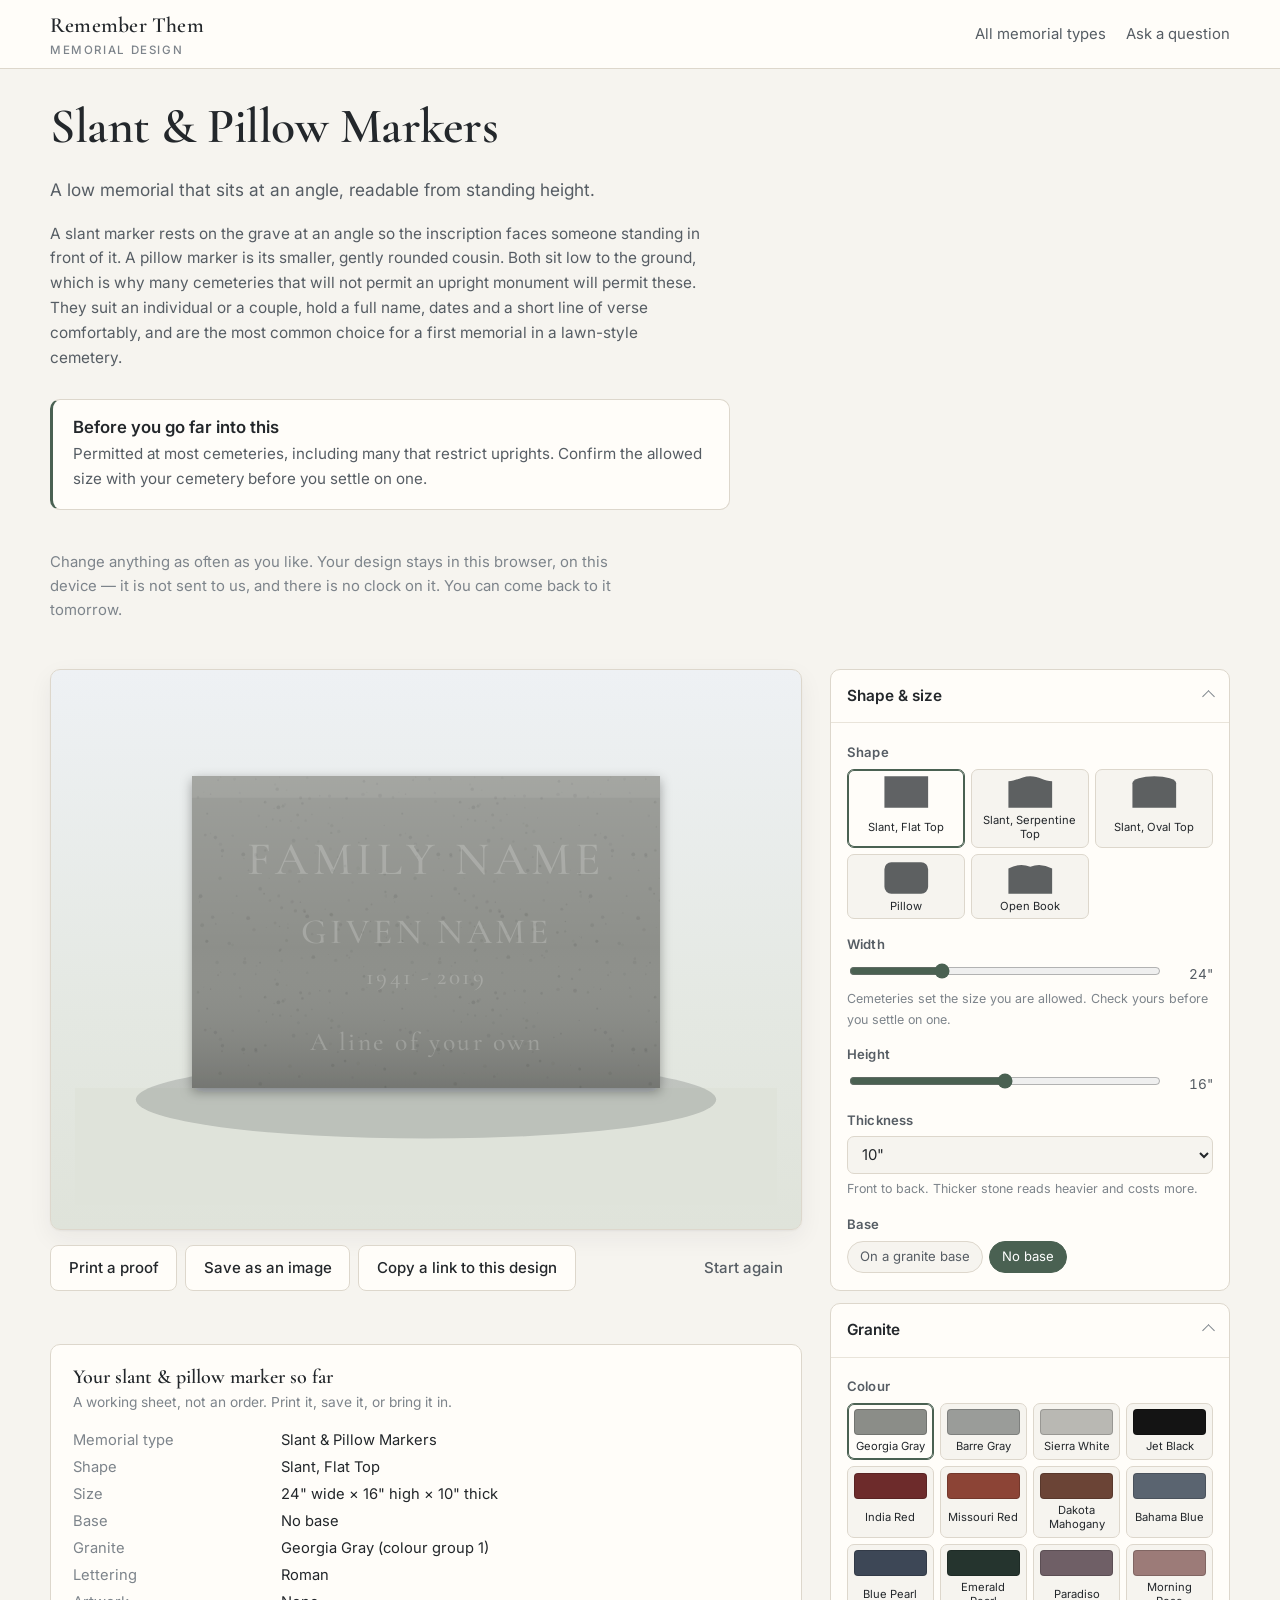
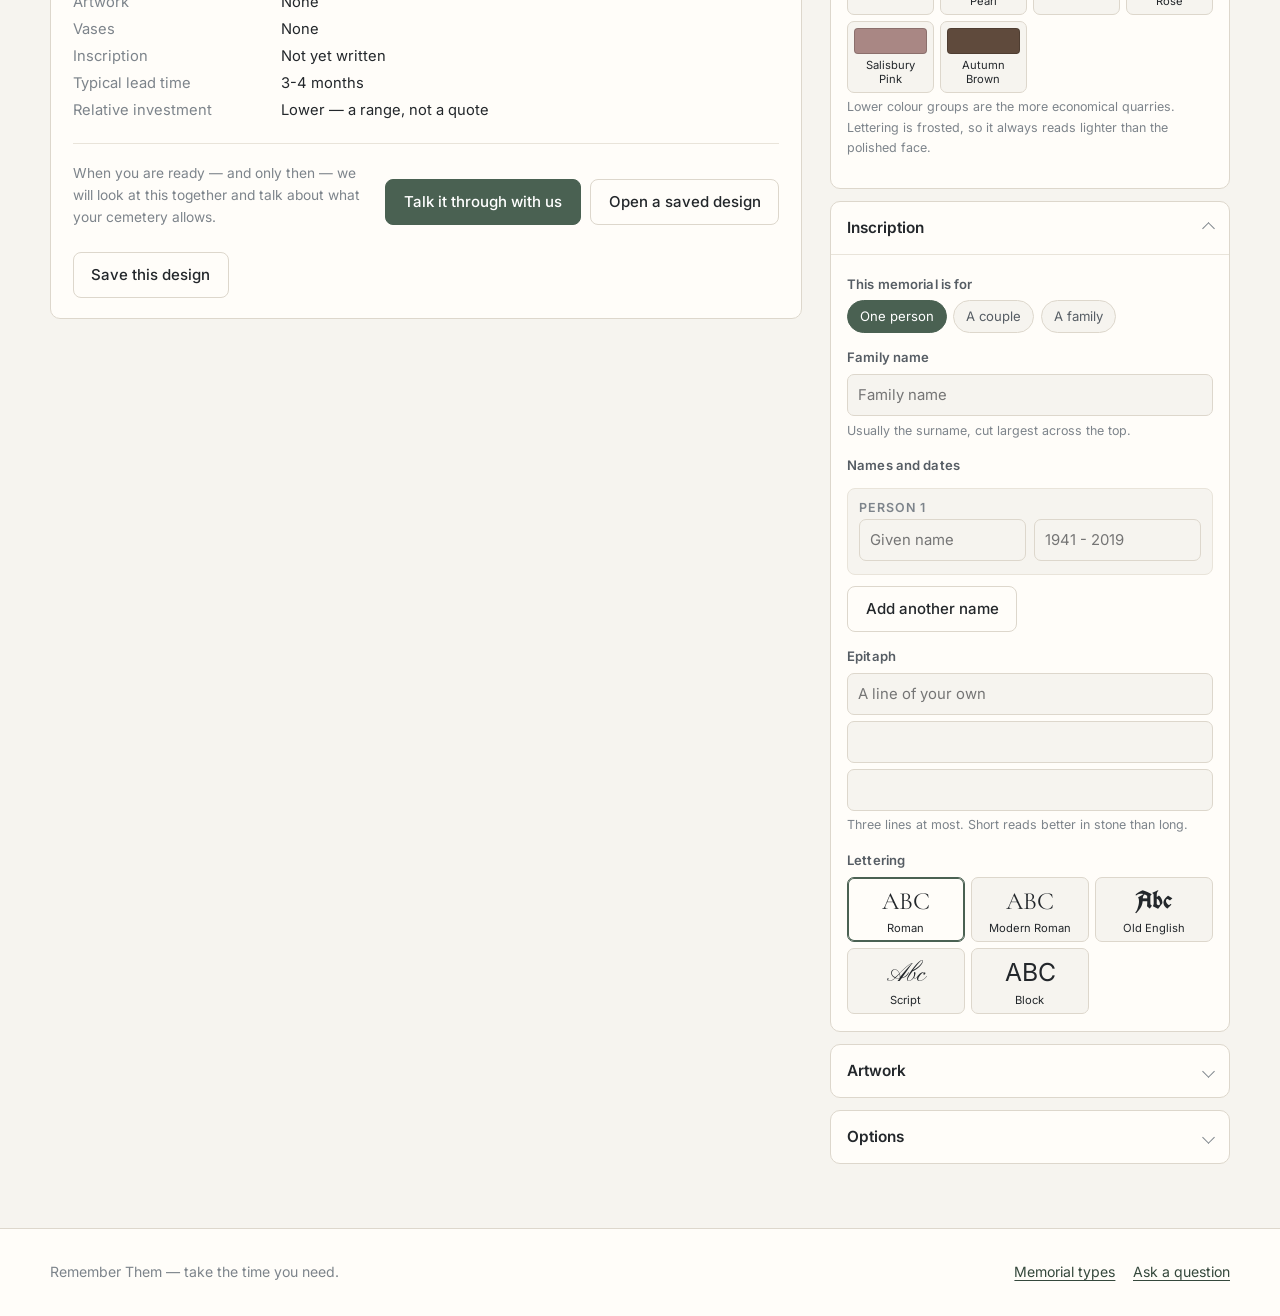
==== designer.html @ ec5c320e "Add the Remember Them memorial designer A static, no-build-step designer covering the eight memorial" ====
<!doctype html>
<html lang="en">
<head>
<meta charset="utf-8">
<meta name="viewport" content="width=device-width, initial-scale=1">
<title>Memorial designer · Remember Them</title>
<meta name="description" content="Design a memorial at your own pace. Nothing is sent anywhere until you choose to send it.">
<link rel="preconnect" href="https://fonts.googleapis.com">
<link rel="preconnect" href="https://fonts.gstatic.com" crossorigin>
<link data-webfonts rel="stylesheet"
      href="https://fonts.googleapis.com/css2?family=Cormorant+Garamond:wght@400;500;600;700&family=Inter:wght@400;500;600&family=Pinyon+Script&family=UnifrakturCook:wght@700&display=swap">
<link rel="stylesheet" href="assets/css/site.css">
<link rel="stylesheet" href="assets/css/designer.css">
</head>
<body>
<a class="skip-link" href="#stage">Skip to the preview</a>

<header class="site-head">
  <div class="wrap">
    <a class="brand" href="index.html">Remember Them<span>Memorial design</span></a>
    <nav aria-label="Main">
      <a href="index.html">All memorial types</a>
      <a href="index.html#help">Ask a question</a>
    </nav>
  </div>
</header>

<main class="wrap" id="main">

  <section style="padding:1.75rem 0 .25rem">
    <h1 id="cat-name">Memorial designer</h1>
    <p class="lede measure" id="cat-lede" style="font-size:1.08rem;color:var(--ink-soft)"></p>
    <p class="measure" id="cat-long" style="color:var(--ink-soft);font-size:.96rem"></p>
    <div class="callout">
      <h2>Before you go far into this</h2>
      <p id="cat-cemetery"></p>
    </div>
    <p class="measure" style="font-size:.93rem;color:var(--ink-faint)">
      Change anything as often as you like. Your design stays in this browser, on this device —
      it is not sent to us, and there is no clock on it. You can come back to it tomorrow.
    </p>
  </section>

  <div class="designer">

    <div class="stage-col">
      <div class="stage" id="stage" aria-live="off"></div>

      <div class="stage-bar">
        <button type="button" class="btn" id="btn-print">Print a proof</button>
        <button type="button" class="btn" id="btn-png">Save as an image</button>
        <button type="button" class="btn" id="btn-share">Copy a link to this design</button>
        <span class="spacer"></span>
        <button type="button" class="btn btn-quiet" id="btn-reset">Start again</button>
      </div>

      <p class="status" id="status" role="status" aria-live="polite"></p>

      <div class="summary">
        <h2 id="summary-title">Your design so far</h2>
        <p class="sub">A working sheet, not an order. Print it, save it, or bring it in.</p>
        <dl class="spec" id="spec"></dl>

        <div class="cta-band">
          <p class="note">
            When you are ready — and only then — we will look at this together and talk
            about what your cemetery allows.
          </p>
          <a class="btn btn-primary" id="btn-cta" href="index.html#help">Talk it through with us</a>
          <label class="btn" for="file-load">Open a saved design</label>
          <input type="file" id="file-load" accept="application/json,.json" class="visually-hidden">
          <button type="button" class="btn" id="btn-save">Save this design</button>
        </div>
      </div>
    </div>

    <div class="controls" id="controls" aria-label="Design controls"></div>
  </div>
</main>

<footer class="site-foot">
  <div class="wrap">
    <span>Remember Them — take the time you need.</span>
    <nav aria-label="Footer">
      <a href="index.html">Memorial types</a>
      <a href="index.html#help">Ask a question</a>
    </nav>
  </div>
</footer>

<script src="assets/data/catalog.js"></script>
<script src="assets/js/shapes.js"></script>
<script src="assets/js/render.js"></script>
<script src="assets/js/analytics.js"></script>
<script src="assets/js/designer.js"></script>
</body>
</html>
---- assets/css/site.css ----
/* =============================================================================
 * Remember Them - shared shell
 * The register here is deliberately quiet. No urgency, no accent that shouts.
 * =========================================================================== */

:root {
  --bg:        #f6f4ef;
  --bg-raised: #fffdf9;
  --bg-sunk:   #ece8e0;
  --ink:       #23272b;
  --ink-soft:  #565d64;
  --ink-faint: #7d848b;
  --line:      #ddd7cc;
  --line-soft: #e9e4da;
  --accent:    #4a6152;
  --accent-in: #35483c;
  --focus:     #2f6f4f;
  --shadow:    0 1px 2px rgba(35,39,43,.05), 0 8px 24px rgba(35,39,43,.06);
  --radius:    10px;
  --serif:  "Cormorant Garamond", Georgia, "Times New Roman", serif;
  --sans:   "Inter", -apple-system, BlinkMacSystemFont, "Segoe UI", Roboto, sans-serif;
  --measure: 66ch;
}

@media (prefers-color-scheme: dark) {
  :root {
    --bg:        #16181a;
    --bg-raised: #1e2124;
    --bg-sunk:   #101214;
    --ink:       #e8e6e1;
    --ink-soft:  #b3b8bd;
    --ink-faint: #8a9096;
    --line:      #32363a;
    --line-soft: #26292c;
    --accent:    #8fb59d;
    --accent-in: #b6d3c2;
    --focus:     #8fb59d;
    --shadow:    0 1px 2px rgba(0,0,0,.4), 0 8px 24px rgba(0,0,0,.35);
  }
}

* { box-sizing: border-box; }

html { -webkit-text-size-adjust: 100%; }

body {
  margin: 0;
  background: var(--bg);
  color: var(--ink);
  font-family: var(--sans);
  font-size: 16px;
  line-height: 1.62;
  -webkit-font-smoothing: antialiased;
}

h1, h2, h3, h4 { font-family: var(--serif); font-weight: 600; line-height: 1.2; margin: 0 0 .4em; }
h1 { font-size: clamp(2rem, 4.4vw, 3.1rem); letter-spacing: -.01em; }
h2 { font-size: clamp(1.5rem, 2.6vw, 2rem); }
h3 { font-size: 1.2rem; }
p  { margin: 0 0 1em; }

a { color: var(--accent-in); text-decoration-thickness: 1px; text-underline-offset: 3px; }
a:hover { color: var(--accent); }

:focus-visible {
  outline: 2px solid var(--focus);
  outline-offset: 2px;
  border-radius: 4px;
}

.skip-link {
  position: absolute; left: -9999px; top: 0;
  background: var(--bg-raised); color: var(--ink);
  padding: .6rem 1rem; z-index: 100; border-radius: 0 0 var(--radius) 0;
}
.skip-link:focus { left: 0; }

.wrap { width: min(1180px, 100% - 2.5rem); margin-inline: auto; }
.measure { max-width: var(--measure); }

/* ---- site header ---------------------------------------------------------- */
.site-head {
  border-bottom: 1px solid var(--line);
  background: var(--bg-raised);
}
.site-head .wrap {
  display: flex; align-items: center; gap: 1rem;
  min-height: 68px; flex-wrap: wrap;
}
.brand {
  font-family: var(--serif); font-size: 1.35rem; font-weight: 600;
  letter-spacing: .01em; color: var(--ink); text-decoration: none;
}
.brand span { display: block; font-family: var(--sans); font-size: .72rem;
  letter-spacing: .14em; text-transform: uppercase; color: var(--ink-faint);
  font-weight: 500; margin-top: -2px; }
.site-head nav { margin-left: auto; display: flex; gap: 1.25rem; font-size: .93rem; }
.site-head nav a { color: var(--ink-soft); text-decoration: none; }
.site-head nav a:hover, .site-head nav a[aria-current="page"] { color: var(--accent-in); }

/* ---- buttons -------------------------------------------------------------- */
.btn {
  display: inline-flex; align-items: center; justify-content: center; gap: .5rem;
  font: inherit; font-size: .94rem; font-weight: 500;
  padding: .62rem 1.1rem; border-radius: 8px;
  border: 1px solid var(--line);
  background: var(--bg-raised); color: var(--ink);
  cursor: pointer; text-decoration: none;
  transition: background .15s ease, border-color .15s ease, transform .1s ease;
}
.btn:hover { border-color: var(--ink-faint); }
.btn:active { transform: translateY(1px); }
.btn-primary {
  background: var(--accent); border-color: var(--accent); color: #fff;
}
@media (prefers-color-scheme: dark) { .btn-primary { color: #10130f; } }
.btn-primary:hover { background: var(--accent-in); border-color: var(--accent-in); }
.btn-quiet { background: transparent; border-color: transparent; color: var(--ink-soft); }
.btn-quiet:hover { background: var(--bg-sunk); }
.btn[disabled] { opacity: .45; cursor: not-allowed; }

/* ---- gallery index -------------------------------------------------------- */
.hero { padding: clamp(2.5rem, 6vw, 4.5rem) 0 1.5rem; }
.hero p.lede { font-size: 1.12rem; color: var(--ink-soft); max-width: 58ch; }

.callout {
  border: 1px solid var(--line);
  border-left: 3px solid var(--accent);
  background: var(--bg-raised);
  border-radius: var(--radius);
  padding: 1.1rem 1.25rem;
  margin: 1.75rem 0 2.5rem;
  max-width: 68ch;
}
.callout h2 { font-size: 1.05rem; font-family: var(--sans); font-weight: 600; margin-bottom: .3rem; }
.callout p { margin: 0; color: var(--ink-soft); font-size: .95rem; }

.type-grid {
  display: grid; gap: 1.25rem;
  grid-template-columns: repeat(4, 1fr);
  padding-bottom: 4rem;
  list-style: none; margin: 0;
}
@media (max-width: 1000px) { .type-grid { grid-template-columns: repeat(2, 1fr); } }
@media (max-width: 620px)  { .type-grid { grid-template-columns: 1fr; } }

.type-card {
  display: flex; flex-direction: column;
  background: var(--bg-raised);
  border: 1px solid var(--line);
  border-radius: var(--radius);
  overflow: hidden;
  box-shadow: var(--shadow);
  transition: border-color .15s ease, transform .15s ease;
}
.type-card:hover { border-color: var(--ink-faint); transform: translateY(-2px); }
.type-card .thumb {
  /* A fixed height, not an aspect ratio: a full ledger is nearly seven feet
     long and would otherwise stretch its card out of the grid. */
  height: 190px; background: var(--bg-sunk);
  display: grid; place-items: center; padding: .75rem; overflow: hidden;
  border-bottom: 1px solid var(--line-soft);
}
.type-card .thumb svg { max-height: 100%; max-width: 100%; width: auto; height: auto; }
.type-card .body { padding: 1rem 1.1rem 1.2rem; display: flex; flex-direction: column; flex: 1; }
.type-card h3 { margin-bottom: .35rem; font-size: 1.28rem; }
.type-card p { font-size: .92rem; color: var(--ink-soft); margin-bottom: .9rem; }
.type-card .meta {
  display: flex; gap: .5rem; flex-wrap: wrap;
  font-size: .78rem; color: var(--ink-faint); margin-bottom: 1rem;
}
.tag {
  border: 1px solid var(--line); border-radius: 99px;
  padding: .12rem .6rem; background: var(--bg);
}
.type-card .actions { margin-top: auto; display: flex; gap: .5rem; }

/* ---- footer --------------------------------------------------------------- */
.site-foot {
  border-top: 1px solid var(--line); background: var(--bg-raised);
  padding: 2rem 0; font-size: .88rem; color: var(--ink-faint);
}
.site-foot .wrap { display: flex; gap: 1rem; flex-wrap: wrap; align-items: center; }
.site-foot nav { margin-left: auto; display: flex; gap: 1.1rem; }

.visually-hidden {
  position: absolute; width: 1px; height: 1px; overflow: hidden;
  clip: rect(0 0 0 0); clip-path: inset(50%); white-space: nowrap;
}
---- assets/css/designer.css ----
/* =============================================================================
 * Remember Them - the designer
 * =========================================================================== */

.designer {
  display: grid;
  grid-template-columns: minmax(0, 1fr) 400px;
  gap: 1.75rem;
  align-items: start;
  padding: 1.75rem 0 4rem;
}
@media (max-width: 1040px) {
  .designer { grid-template-columns: 1fr; }
}

/* ---- the preview stage ---------------------------------------------------- */
.stage-col { position: sticky; top: 1.25rem; }
@media (max-width: 1040px) { .stage-col { position: static; } }

.stage {
  background: linear-gradient(180deg, #eef1f4 0%, #e4e8e2 62%, #dfe3da 100%);
  border: 1px solid var(--line);
  border-radius: var(--radius);
  box-shadow: var(--shadow);
  padding: 1.5rem;
  display: grid; place-items: center;
  min-height: 380px;
}
@media (prefers-color-scheme: dark) {
  .stage { background: linear-gradient(180deg, #232a30 0%, #1d2226 62%, #191d20 100%); }
}
.stage svg { max-height: 62vh; width: auto; max-width: 100%; display: block; }

.stage-bar {
  display: flex; gap: .5rem; flex-wrap: wrap; align-items: center;
  margin-top: .9rem;
}
.stage-bar .spacer { margin-left: auto; }

.status {
  margin-top: .6rem; min-height: 1.4em;
  font-size: .87rem; color: var(--ink-soft);
}

/* ---- the controls --------------------------------------------------------- */
.controls { display: flex; flex-direction: column; gap: .75rem; }

.panel {
  background: var(--bg-raised);
  border: 1px solid var(--line);
  border-radius: var(--radius);
  overflow: hidden;
}
.panel > summary {
  cursor: pointer; list-style: none;
  padding: .85rem 1rem;
  font-weight: 600; font-size: .96rem;
  display: flex; align-items: center; gap: .5rem;
}
.panel > summary::-webkit-details-marker { display: none; }
.panel > summary::after {
  content: ""; margin-left: auto;
  width: .5rem; height: .5rem;
  border-right: 1.5px solid var(--ink-faint);
  border-bottom: 1.5px solid var(--ink-faint);
  transform: rotate(45deg); transition: transform .18s ease;
}
.panel[open] > summary::after { transform: rotate(-135deg); }
.panel > summary:hover { background: var(--bg-sunk); }
.panel .panel-body { padding: .25rem 1rem 1.1rem; border-top: 1px solid var(--line-soft); }

.field { margin-top: .9rem; }
.field > label, .field > .label {
  display: block; font-size: .82rem; font-weight: 600;
  color: var(--ink-soft); margin-bottom: .35rem;
  letter-spacing: .01em;
}
.field .hint { font-size: .78rem; color: var(--ink-faint); margin-top: .3rem; }

input[type="text"], select, textarea {
  width: 100%; font: inherit; font-size: .93rem;
  padding: .5rem .6rem;
  background: var(--bg); color: var(--ink);
  border: 1px solid var(--line); border-radius: 7px;
}
input[type="text"]:focus, select:focus, textarea:focus { border-color: var(--focus); }

input[type="range"] { width: 100%; accent-color: var(--accent); }

.range-row { display: flex; align-items: baseline; gap: .6rem; }
.range-row output {
  font-variant-numeric: tabular-nums; font-size: .85rem;
  color: var(--ink-soft); min-width: 4.5ch; text-align: right;
}

/* swatches, shapes, motifs - all the same picker mechanic */
.picker { display: grid; gap: .4rem; }
.picker.cols-3 { grid-template-columns: repeat(3, 1fr); }
.picker.cols-4 { grid-template-columns: repeat(4, 1fr); }
.picker.cols-5 { grid-template-columns: repeat(5, 1fr); }

.picker button {
  font: inherit; cursor: pointer;
  background: var(--bg); color: var(--ink);
  border: 1px solid var(--line); border-radius: 7px;
  padding: .35rem; display: grid; gap: .25rem; justify-items: center;
  font-size: .7rem; line-height: 1.25; text-align: center;
}
.picker button:hover { border-color: var(--ink-faint); }
.picker button[aria-pressed="true"] {
  border-color: var(--accent); box-shadow: inset 0 0 0 1px var(--accent);
  background: var(--bg-raised);
}
.picker button svg { display: block; width: 100%; height: 34px; }
.picker .sw {
  width: 100%; height: 26px; border-radius: 4px;
  border: 1px solid rgba(0,0,0,.18);
}

.chips { display: flex; flex-wrap: wrap; gap: .4rem; }
.chips button {
  font: inherit; font-size: .82rem; cursor: pointer;
  border: 1px solid var(--line); border-radius: 99px;
  padding: .28rem .75rem; background: var(--bg); color: var(--ink-soft);
}
.chips button[aria-pressed="true"] {
  background: var(--accent); border-color: var(--accent); color: #fff;
}
@media (prefers-color-scheme: dark) { .chips button[aria-pressed="true"] { color: #10130f; } }

.person {
  border: 1px solid var(--line-soft); border-radius: 8px;
  padding: .6rem .7rem .8rem; margin-top: .7rem; background: var(--bg);
}
.person .person-head {
  display: flex; align-items: center; gap: .5rem;
  font-size: .78rem; font-weight: 600; color: var(--ink-faint);
  text-transform: uppercase; letter-spacing: .08em;
}
.person .person-head button { margin-left: auto; }
.row-2 { display: grid; grid-template-columns: 1fr 1fr; gap: .5rem; }

/* ---- summary sheet -------------------------------------------------------- */
.summary {
  margin-top: 1.5rem;
  background: var(--bg-raised); border: 1px solid var(--line);
  border-radius: var(--radius); padding: 1.25rem 1.35rem;
}
.summary h2 { font-size: 1.25rem; margin-bottom: .1rem; }
.summary .sub { color: var(--ink-faint); font-size: .86rem; margin-bottom: 1rem; }
.spec { margin: 0; display: grid; grid-template-columns: 12rem 1fr; gap: .2rem 1rem; font-size: .92rem; }
.spec dt { color: var(--ink-faint); }
.spec dd { margin: 0; color: var(--ink); }
@media (max-width: 560px) { .spec { grid-template-columns: 1fr; } .spec dd { margin-bottom: .5rem; } }

.cta-band {
  margin-top: 1.25rem; padding-top: 1.1rem; border-top: 1px solid var(--line-soft);
  display: flex; gap: .6rem; flex-wrap: wrap; align-items: center;
}
.cta-band .note { font-size: .86rem; color: var(--ink-faint); flex: 1 1 16rem; }

/* ---- print proof ---------------------------------------------------------- */
@media print {
  .site-head, .site-foot, .controls, .stage-bar, .status, .cta-band, .skip-link { display: none !important; }
  body { background: #fff; color: #000; }
  .designer { grid-template-columns: 1fr; gap: 1rem; padding: 0; }
  .stage { border: 1px solid #999; background: #fff; box-shadow: none; page-break-inside: avoid; }
  .stage svg { max-height: 4.6in; }
  .summary { border: 1px solid #999; page-break-inside: avoid; }
  .print-only { display: block !important; }
}
.print-only { display: none; }
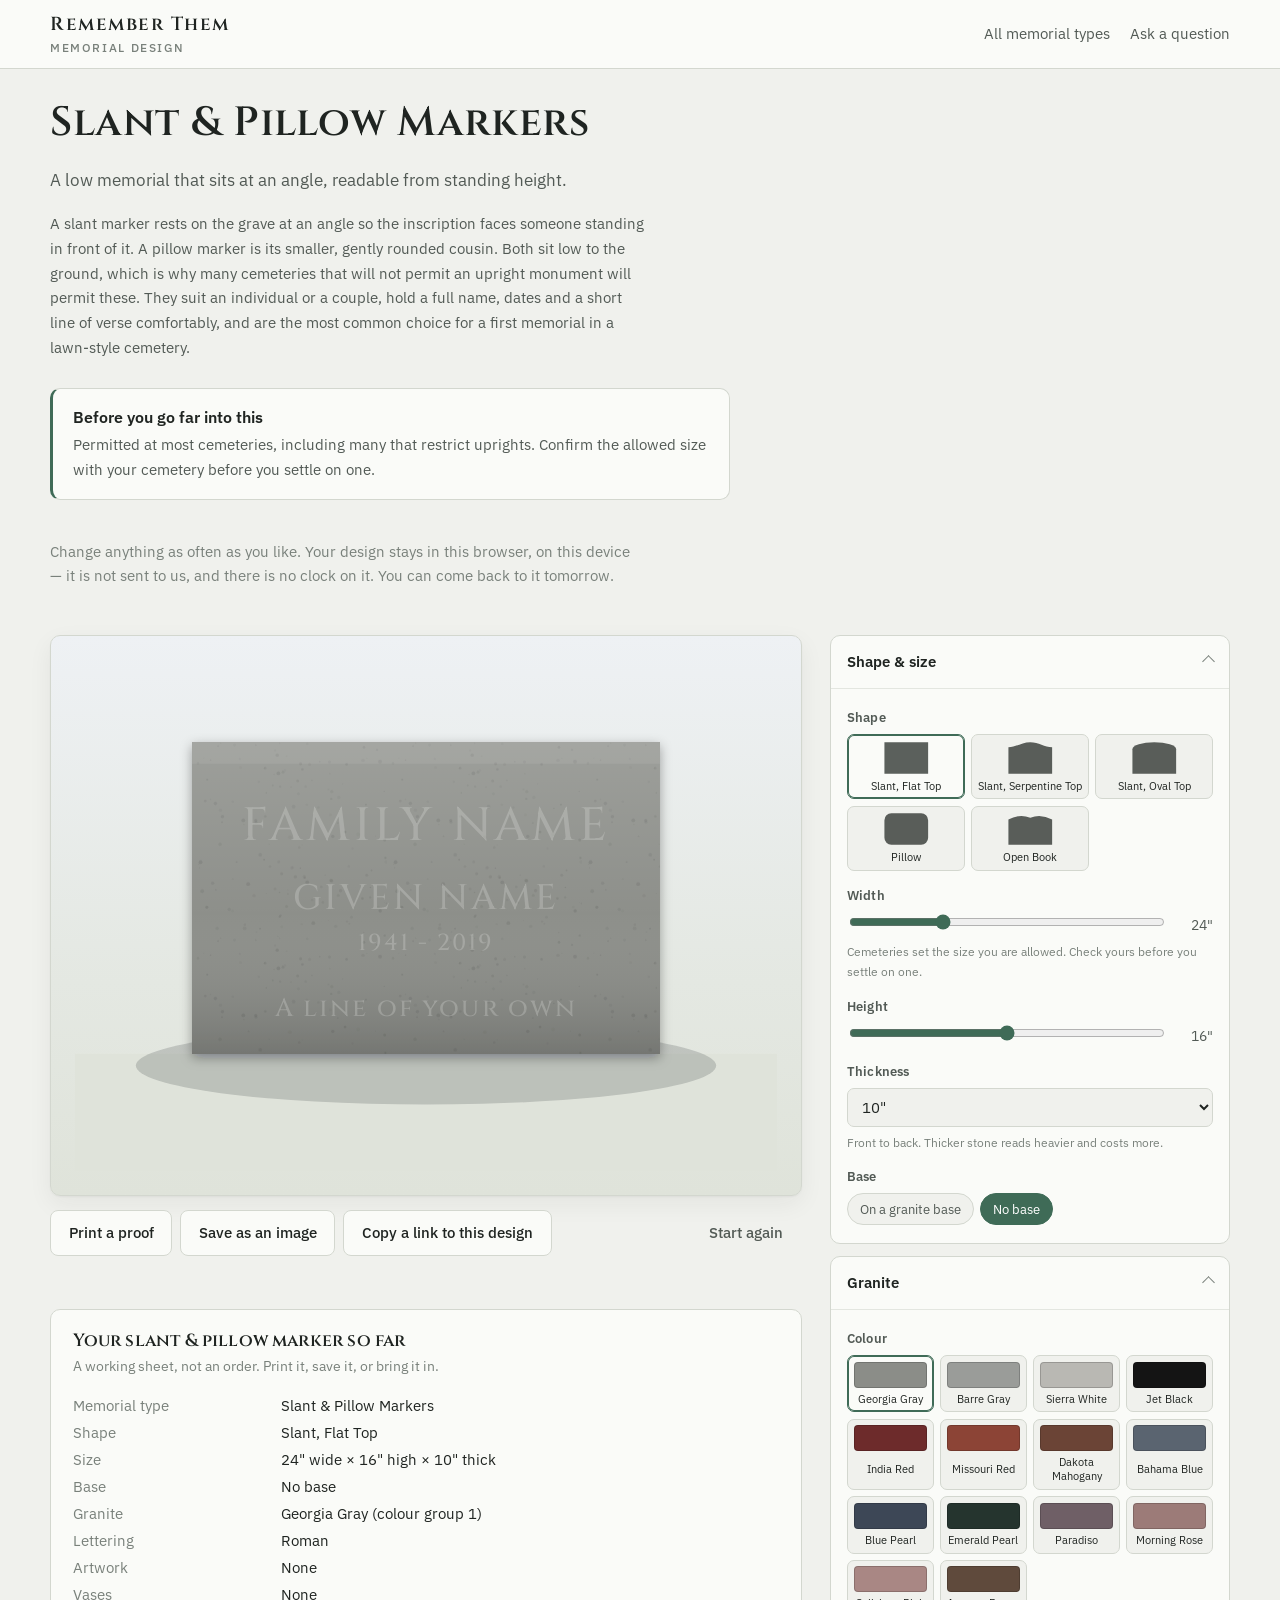
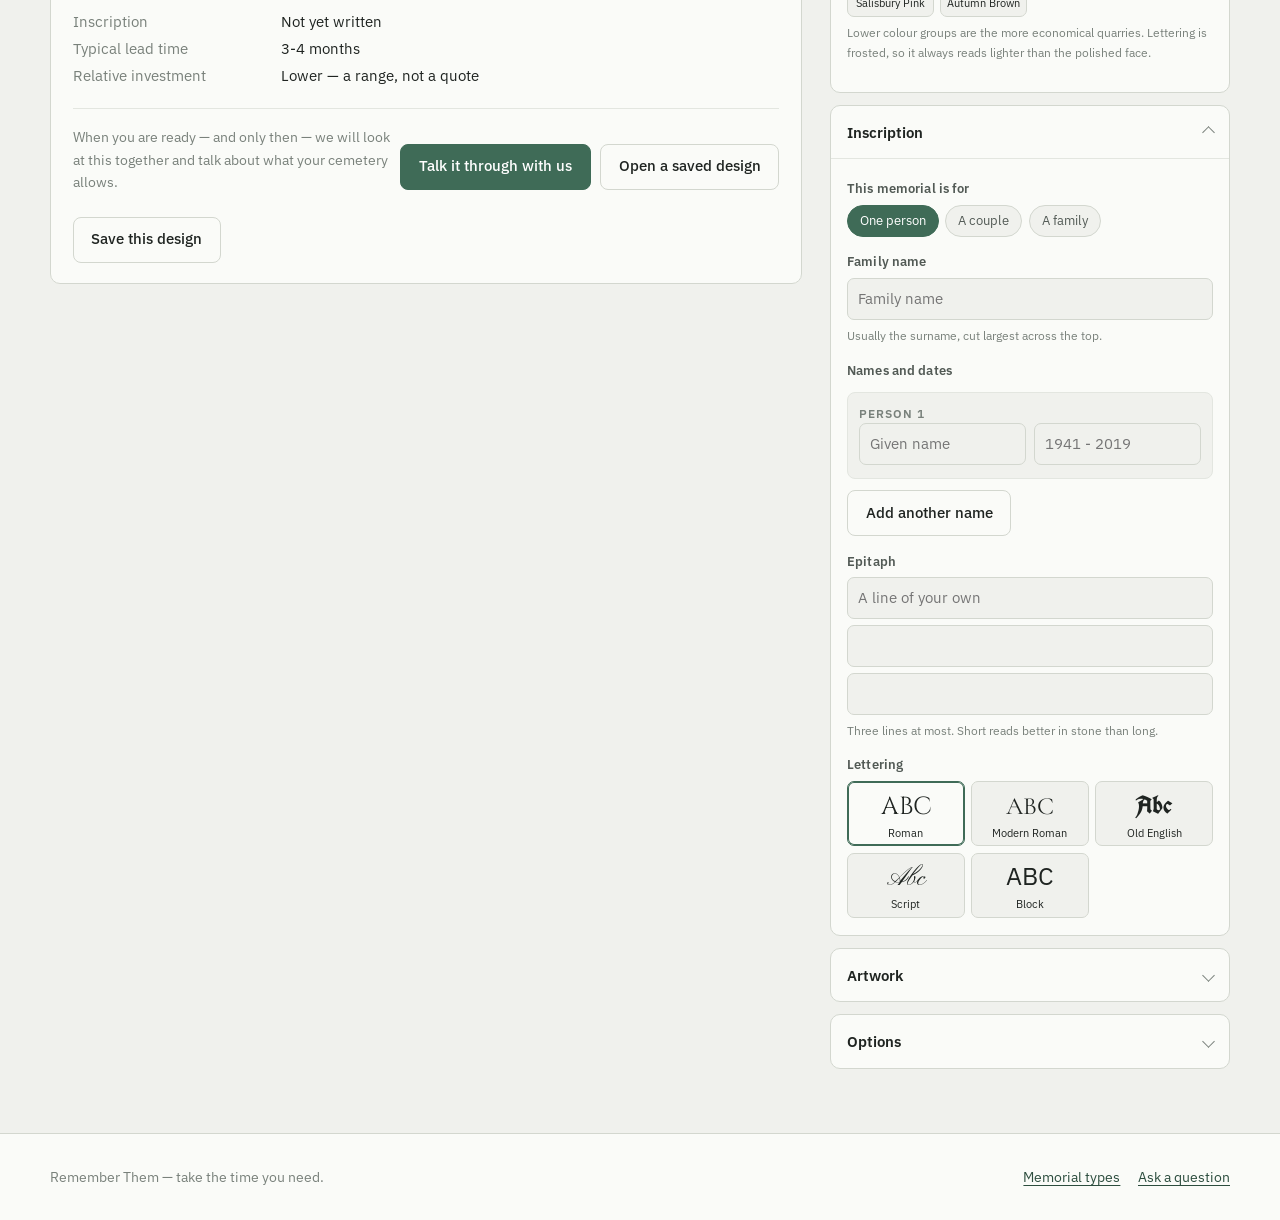
==== commit e120876a: "Give the site an identity from the stone, and a single-file edition The chrome was warm cream with a" ====
--- a/designer.html
+++ b/designer.html
@@ -8,7 +8,7 @@
 <link rel="preconnect" href="https://fonts.googleapis.com">
 <link rel="preconnect" href="https://fonts.gstatic.com" crossorigin>
 <link data-webfonts rel="stylesheet"
-      href="https://fonts.googleapis.com/css2?family=Cormorant+Garamond:wght@400;500;600;700&family=Inter:wght@400;500;600&family=Pinyon+Script&family=UnifrakturCook:wght@700&display=swap">
+      href="https://fonts.googleapis.com/css2?family=Cinzel:wght@400;500;600&family=Cormorant+Garamond:wght@400;500;600;700&family=IBM+Plex+Sans:wght@400;500;600&family=Pinyon+Script&family=UnifrakturCook:wght@700&display=swap">
 <link rel="stylesheet" href="assets/css/site.css">
 <link rel="stylesheet" href="assets/css/designer.css">
 </head>
@@ -72,6 +72,8 @@
           <button type="button" class="btn" id="btn-save">Save this design</button>
         </div>
       </div>
+
+      <section class="examples" id="examples" hidden></section>
     </div>
 
     <div class="controls" id="controls" aria-label="Design controls"></div>
@@ -89,9 +91,11 @@
 </footer>
 
 <script src="assets/data/catalog.js"></script>
+<script src="assets/data/examples.js"></script>
 <script src="assets/js/shapes.js"></script>
 <script src="assets/js/render.js"></script>
 <script src="assets/js/analytics.js"></script>
 <script src="assets/js/designer.js"></script>
+<script src="assets/js/examples.js"></script>
 </body>
 </html>
--- a/assets/css/site.css
+++ b/assets/css/site.css
@@ -4,39 +4,60 @@
  * =========================================================================== */
 
 :root {
-  --bg:        #f6f4ef;
-  --bg-raised: #fffdf9;
-  --bg-sunk:   #ece8e0;
-  --ink:       #23272b;
-  --ink-soft:  #565d64;
-  --ink-faint: #7d848b;
-  --line:      #ddd7cc;
-  --line-soft: #e9e4da;
-  --accent:    #4a6152;
-  --accent-in: #35483c;
-  --focus:     #2f6f4f;
-  --shadow:    0 1px 2px rgba(35,39,43,.05), 0 8px 24px rgba(35,39,43,.06);
+  /* Neutrals taken off quarried granite rather than paper - a cool grey with a
+     faint green bias, so the chrome sits in the same world as the stone. */
+  --bg:        #f0f1ed;
+  --bg-raised: #fafbf8;
+  --bg-sunk:   #e2e4de;
+  --ink:       #1f2421;
+  --ink-soft:  #525a55;
+  --ink-faint: #79817b;
+  --line:      #d3d7cf;
+  --line-soft: #e3e6e0;
+  --accent:    #3f6b57;   /* verdigris, off weathered bronze */
+  --accent-in: #2c4d3e;
+  --focus:     #2c4d3e;
+  --shadow:    0 1px 2px rgba(31,36,33,.05), 0 8px 24px rgba(31,36,33,.06);
   --radius:    10px;
-  --serif:  "Cormorant Garamond", Georgia, "Times New Roman", serif;
-  --sans:   "Inter", -apple-system, BlinkMacSystemFont, "Segoe UI", Roboto, sans-serif;
+  /* Cinzel is cut from Roman inscriptional capitals - the same letterforms
+     that go on the monuments themselves. */
+  --display: "Cinzel", "Trajan Pro", Georgia, serif;
+  --sans:    "IBM Plex Sans", -apple-system, BlinkMacSystemFont, "Segoe UI", Roboto, sans-serif;
   --measure: 66ch;
 }
 
+/* The default "system" setting stamps nothing on the root, so the media query
+   carries most viewers; the [data-theme] blocks let an explicit choice win in
+   either direction. */
 @media (prefers-color-scheme: dark) {
-  :root {
-    --bg:        #16181a;
-    --bg-raised: #1e2124;
-    --bg-sunk:   #101214;
-    --ink:       #e8e6e1;
-    --ink-soft:  #b3b8bd;
-    --ink-faint: #8a9096;
-    --line:      #32363a;
-    --line-soft: #26292c;
-    --accent:    #8fb59d;
-    --accent-in: #b6d3c2;
-    --focus:     #8fb59d;
+  :root:not([data-theme="light"]) {
+    --bg:        #141715;
+    --bg-raised: #1c201d;
+    --bg-sunk:   #0e100f;
+    --ink:       #e6e9e4;
+    --ink-soft:  #aab2ac;
+    --ink-faint: #828a84;
+    --line:      #2e3330;
+    --line-soft: #232725;
+    --accent:    #7fb298;
+    --accent-in: #a3ccb6;
+    --focus:     #7fb298;
     --shadow:    0 1px 2px rgba(0,0,0,.4), 0 8px 24px rgba(0,0,0,.35);
   }
+}
+:root[data-theme="dark"] {
+  --bg:        #141715;
+  --bg-raised: #1c201d;
+  --bg-sunk:   #0e100f;
+  --ink:       #e6e9e4;
+  --ink-soft:  #aab2ac;
+  --ink-faint: #828a84;
+  --line:      #2e3330;
+  --line-soft: #232725;
+  --accent:    #7fb298;
+  --accent-in: #a3ccb6;
+  --focus:     #7fb298;
+  --shadow:    0 1px 2px rgba(0,0,0,.4), 0 8px 24px rgba(0,0,0,.35);
 }
 
 * { box-sizing: border-box; }
@@ -53,10 +74,14 @@
   -webkit-font-smoothing: antialiased;
 }
 
-h1, h2, h3, h4 { font-family: var(--serif); font-weight: 600; line-height: 1.2; margin: 0 0 .4em; }
-h1 { font-size: clamp(2rem, 4.4vw, 3.1rem); letter-spacing: -.01em; }
-h2 { font-size: clamp(1.5rem, 2.6vw, 2rem); }
-h3 { font-size: 1.2rem; }
+h1, h2, h3, h4 {
+  font-family: var(--display); font-weight: 600;
+  line-height: 1.28; margin: 0 0 .4em;
+  text-wrap: balance;
+}
+h1 { font-size: clamp(1.7rem, 3.4vw, 2.55rem); letter-spacing: .015em; }
+h2 { font-size: clamp(1.3rem, 2.2vw, 1.7rem); letter-spacing: .01em; }
+h3 { font-size: 1.12rem; letter-spacing: .012em; }
 p  { margin: 0 0 1em; }
 
 a { color: var(--accent-in); text-decoration-thickness: 1px; text-underline-offset: 3px; }
@@ -88,8 +113,8 @@
   min-height: 68px; flex-wrap: wrap;
 }
 .brand {
-  font-family: var(--serif); font-size: 1.35rem; font-weight: 600;
-  letter-spacing: .01em; color: var(--ink); text-decoration: none;
+  font-family: var(--display); font-size: 1.18rem; font-weight: 600;
+  letter-spacing: .08em; color: var(--ink); text-decoration: none;
 }
 .brand span { display: block; font-family: var(--sans); font-size: .72rem;
   letter-spacing: .14em; text-transform: uppercase; color: var(--ink-faint);
@@ -113,7 +138,8 @@
 .btn-primary {
   background: var(--accent); border-color: var(--accent); color: #fff;
 }
-@media (prefers-color-scheme: dark) { .btn-primary { color: #10130f; } }
+@media (prefers-color-scheme: dark) { :root:not([data-theme="light"]) .btn-primary { color: #0e120f; } }
+:root[data-theme="dark"] .btn-primary { color: #0e120f; }
 .btn-primary:hover { background: var(--accent-in); border-color: var(--accent-in); }
 .btn-quiet { background: transparent; border-color: transparent; color: var(--ink-soft); }
 .btn-quiet:hover { background: var(--bg-sunk); }
@@ -132,7 +158,8 @@
   margin: 1.75rem 0 2.5rem;
   max-width: 68ch;
 }
-.callout h2 { font-size: 1.05rem; font-family: var(--sans); font-weight: 600; margin-bottom: .3rem; }
+.callout h2 { font-size: 1rem; font-family: var(--sans); font-weight: 600;
+  letter-spacing: 0; margin-bottom: .3rem; }
 .callout p { margin: 0; color: var(--ink-soft); font-size: .95rem; }
 
 .type-grid {
@@ -163,7 +190,7 @@
 }
 .type-card .thumb svg { max-height: 100%; max-width: 100%; width: auto; height: auto; }
 .type-card .body { padding: 1rem 1.1rem 1.2rem; display: flex; flex-direction: column; flex: 1; }
-.type-card h3 { margin-bottom: .35rem; font-size: 1.28rem; }
+.type-card h3 { margin-bottom: .45rem; font-size: 1.05rem; }
 .type-card p { font-size: .92rem; color: var(--ink-soft); margin-bottom: .9rem; }
 .type-card .meta {
   display: flex; gap: .5rem; flex-wrap: wrap;
--- a/assets/css/designer.css
+++ b/assets/css/designer.css
@@ -27,7 +27,12 @@
   min-height: 380px;
 }
 @media (prefers-color-scheme: dark) {
-  .stage { background: linear-gradient(180deg, #232a30 0%, #1d2226 62%, #191d20 100%); }
+  :root:not([data-theme="light"]) .stage {
+    background: linear-gradient(180deg, #232a26 0%, #1d221f 62%, #191d1b 100%);
+  }
+}
+:root[data-theme="dark"] .stage {
+  background: linear-gradient(180deg, #232a26 0%, #1d221f 62%, #191d1b 100%);
 }
 .stage svg { max-height: 62vh; width: auto; max-width: 100%; display: block; }
 
@@ -126,7 +131,10 @@
 .chips button[aria-pressed="true"] {
   background: var(--accent); border-color: var(--accent); color: #fff;
 }
-@media (prefers-color-scheme: dark) { .chips button[aria-pressed="true"] { color: #10130f; } }
+@media (prefers-color-scheme: dark) {
+  :root:not([data-theme="light"]) .chips button[aria-pressed="true"] { color: #0e120f; }
+}
+:root[data-theme="dark"] .chips button[aria-pressed="true"] { color: #0e120f; }
 
 .person {
   border: 1px solid var(--line-soft); border-radius: 8px;
@@ -146,7 +154,7 @@
   background: var(--bg-raised); border: 1px solid var(--line);
   border-radius: var(--radius); padding: 1.25rem 1.35rem;
 }
-.summary h2 { font-size: 1.25rem; margin-bottom: .1rem; }
+.summary h2 { font-size: 1.1rem; margin-bottom: .15rem; }
 .summary .sub { color: var(--ink-faint); font-size: .86rem; margin-bottom: 1rem; }
 .spec { margin: 0; display: grid; grid-template-columns: 12rem 1fr; gap: .2rem 1rem; font-size: .92rem; }
 .spec dt { color: var(--ink-faint); }
@@ -170,3 +178,45 @@
   .print-only { display: block !important; }
 }
 .print-only { display: none; }
+
+/* ---- examples of finished work -------------------------------------------- */
+.examples { margin-top: 1.75rem; }
+.examples h2 { font-size: 1.1rem; margin-bottom: .2rem; }
+.examples .sub { color: var(--ink-soft); font-size: .93rem; max-width: 58ch; margin-bottom: 1rem; }
+.examples .source { font-size: .8rem; color: var(--ink-faint); margin-top: .8rem; }
+
+.example-grid {
+  list-style: none; margin: 0; padding: 0;
+  display: grid; gap: .6rem;
+  grid-template-columns: repeat(auto-fill, minmax(150px, 1fr));
+}
+.example-grid button {
+  display: block; width: 100%; padding: 0; cursor: pointer;
+  background: var(--bg-sunk); border: 1px solid var(--line);
+  border-radius: 8px; overflow: hidden;
+}
+.example-grid button:hover { border-color: var(--ink-faint); }
+.example-grid img { display: block; width: 100%; aspect-ratio: 1 / 1; object-fit: cover; }
+
+.lightbox {
+  position: fixed; inset: 0; z-index: 60;
+  background: rgba(14,16,18,.86);
+  display: grid; grid-template-columns: auto 1fr auto; align-items: center;
+  gap: 1rem; padding: clamp(1rem, 4vw, 3rem);
+}
+.lightbox[hidden] { display: none; }
+.lightbox-figure { margin: 0; text-align: center; max-height: 88vh; overflow: auto; }
+.lightbox-figure img {
+  max-width: 100%; max-height: 74vh; border-radius: 6px;
+  background: #fff; display: inline-block;
+}
+.lightbox-figure figcaption {
+  color: #e9e6e1; font-size: .9rem; margin-top: .8rem; max-width: 62ch;
+  margin-inline: auto;
+}
+.lb-close { position: absolute; top: 1rem; right: 1rem; }
+.lb-nav { font-size: 1.6rem; line-height: 1; padding: .3rem .8rem; }
+@media (max-width: 620px) {
+  .lightbox { grid-template-columns: 1fr; }
+  .lb-nav { display: none; }
+}
